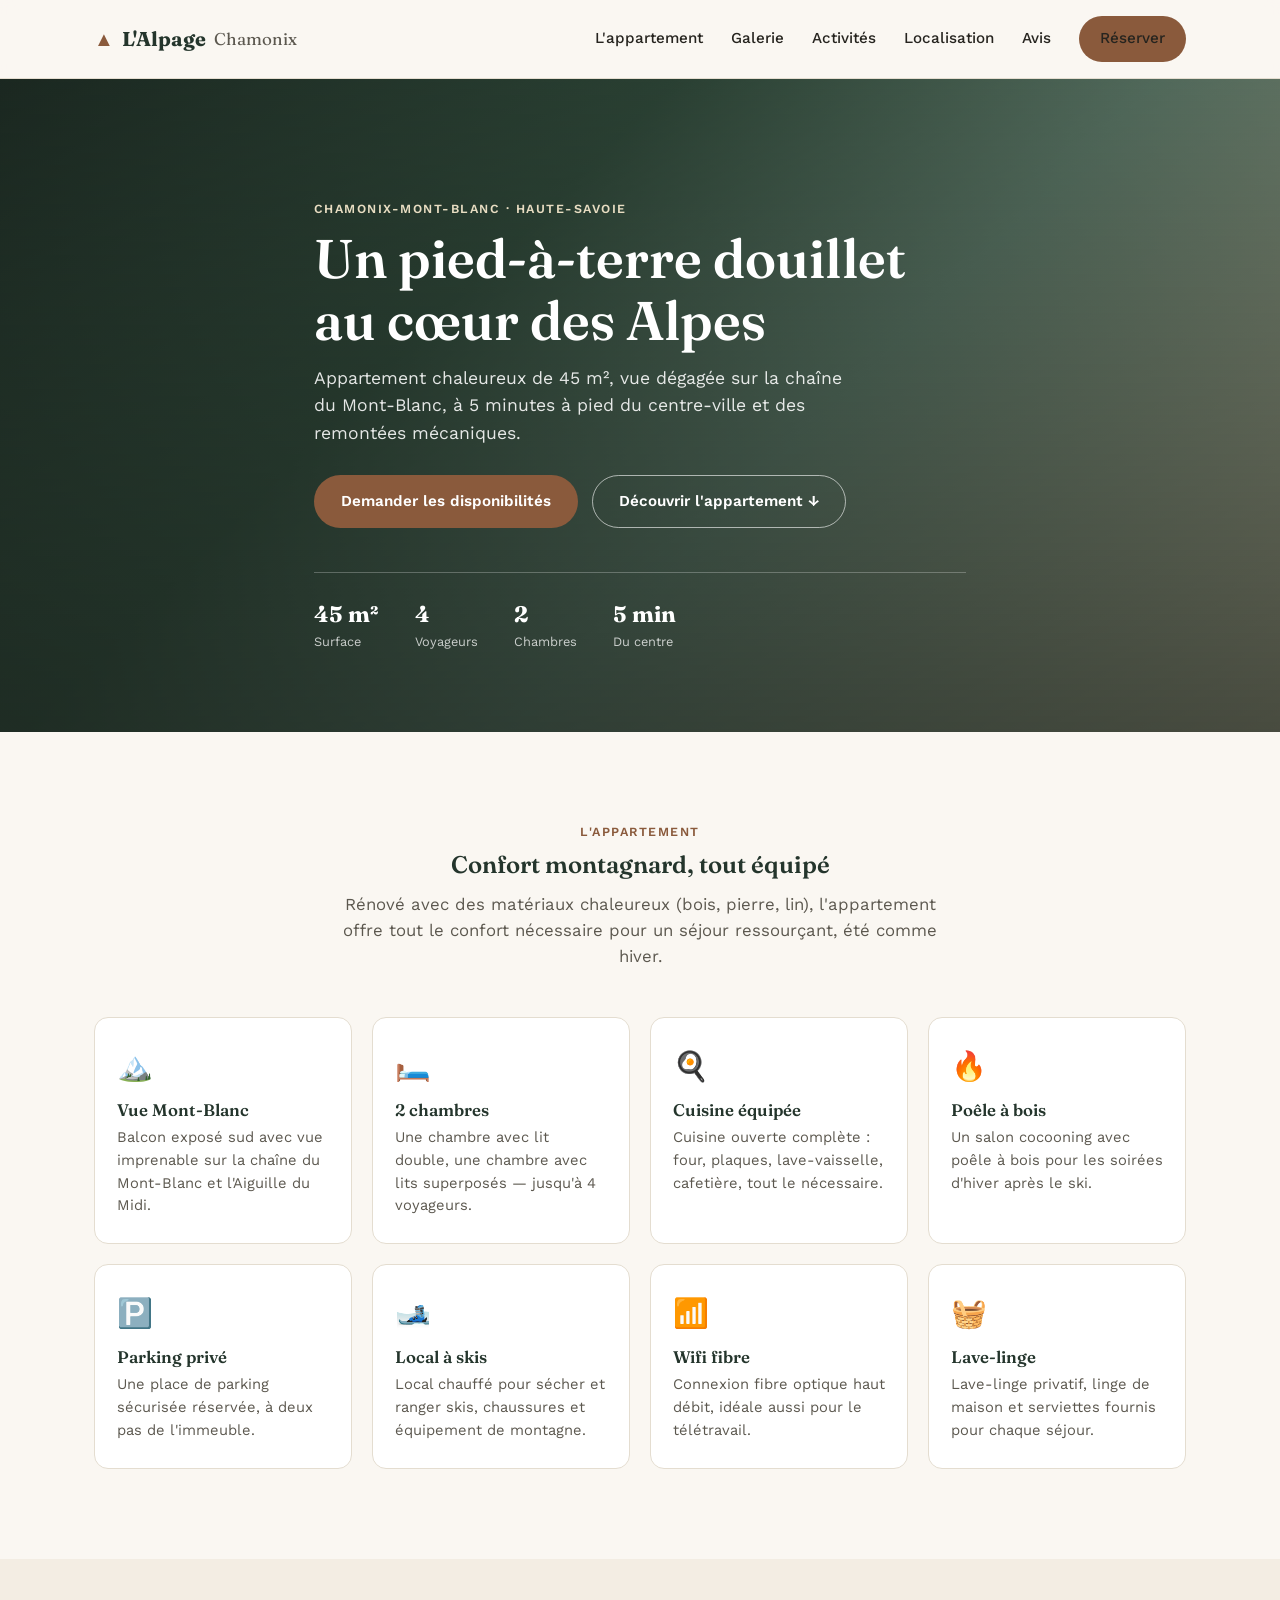
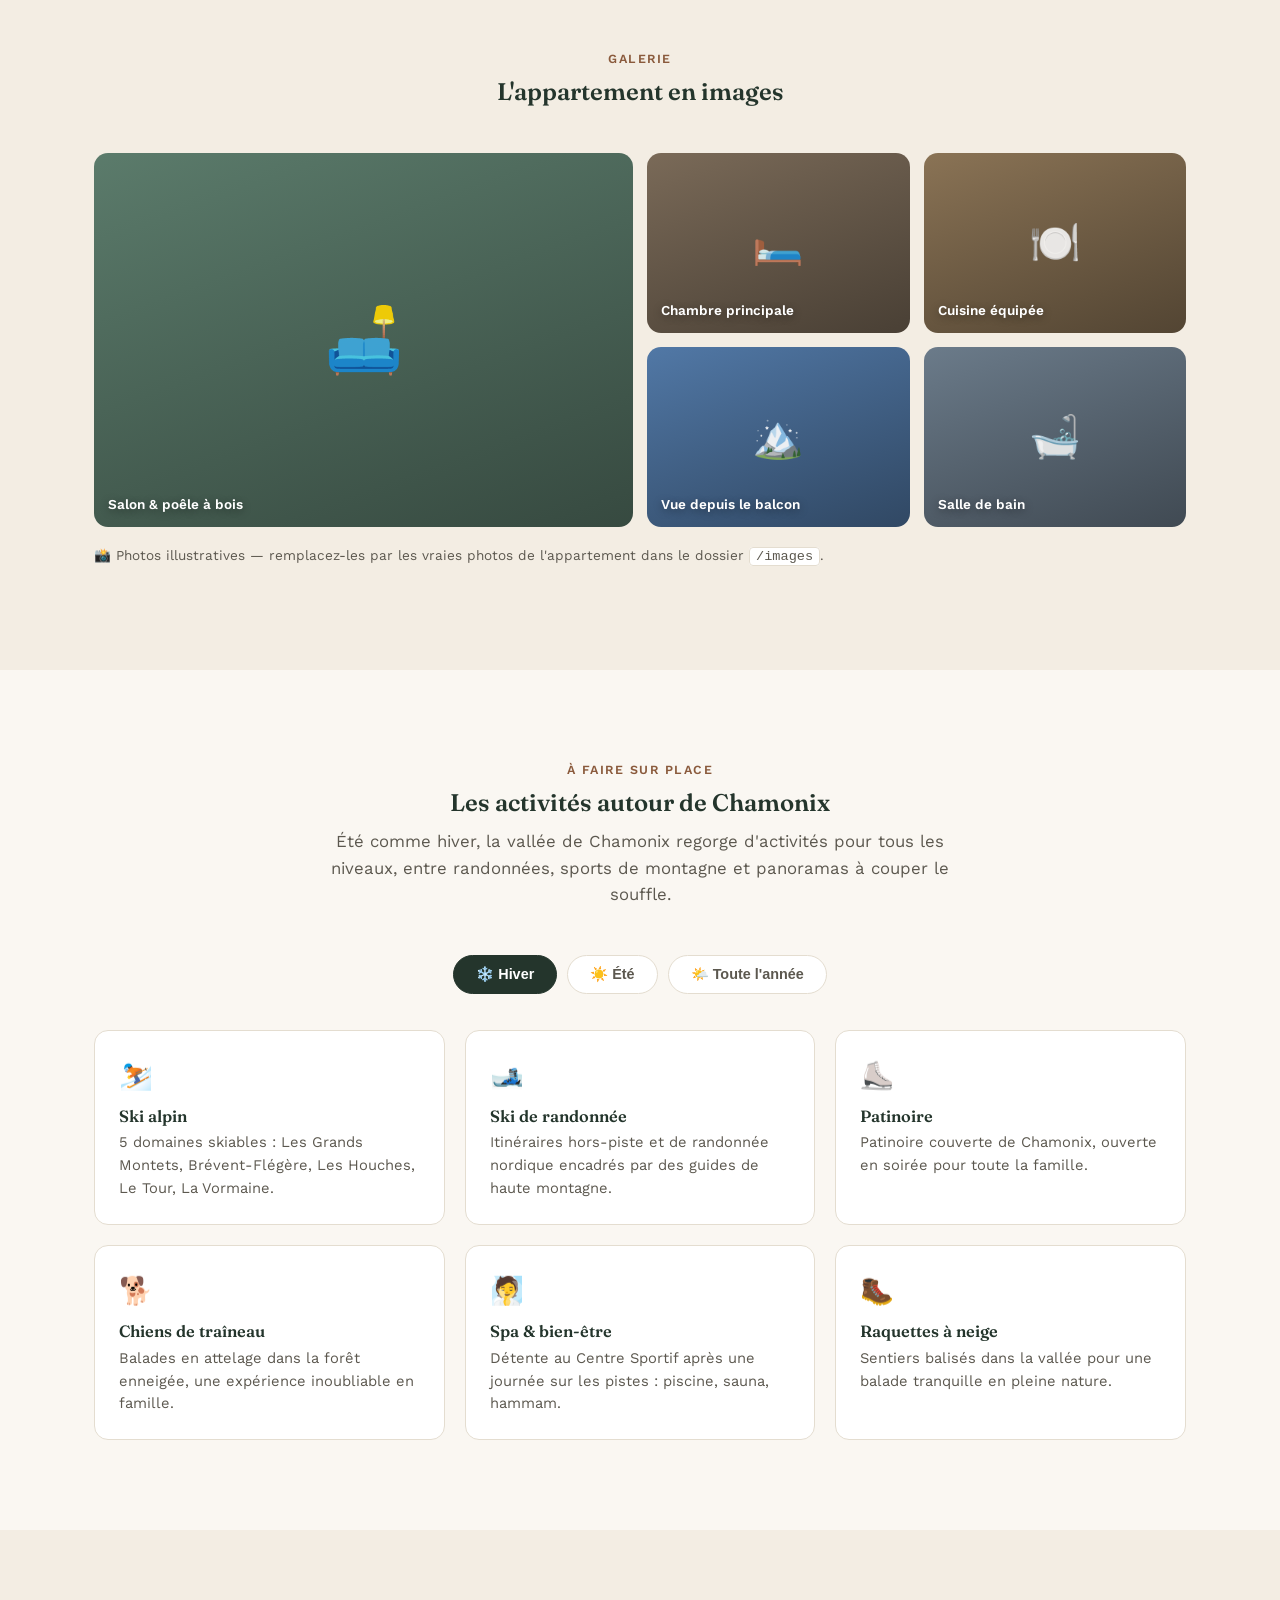
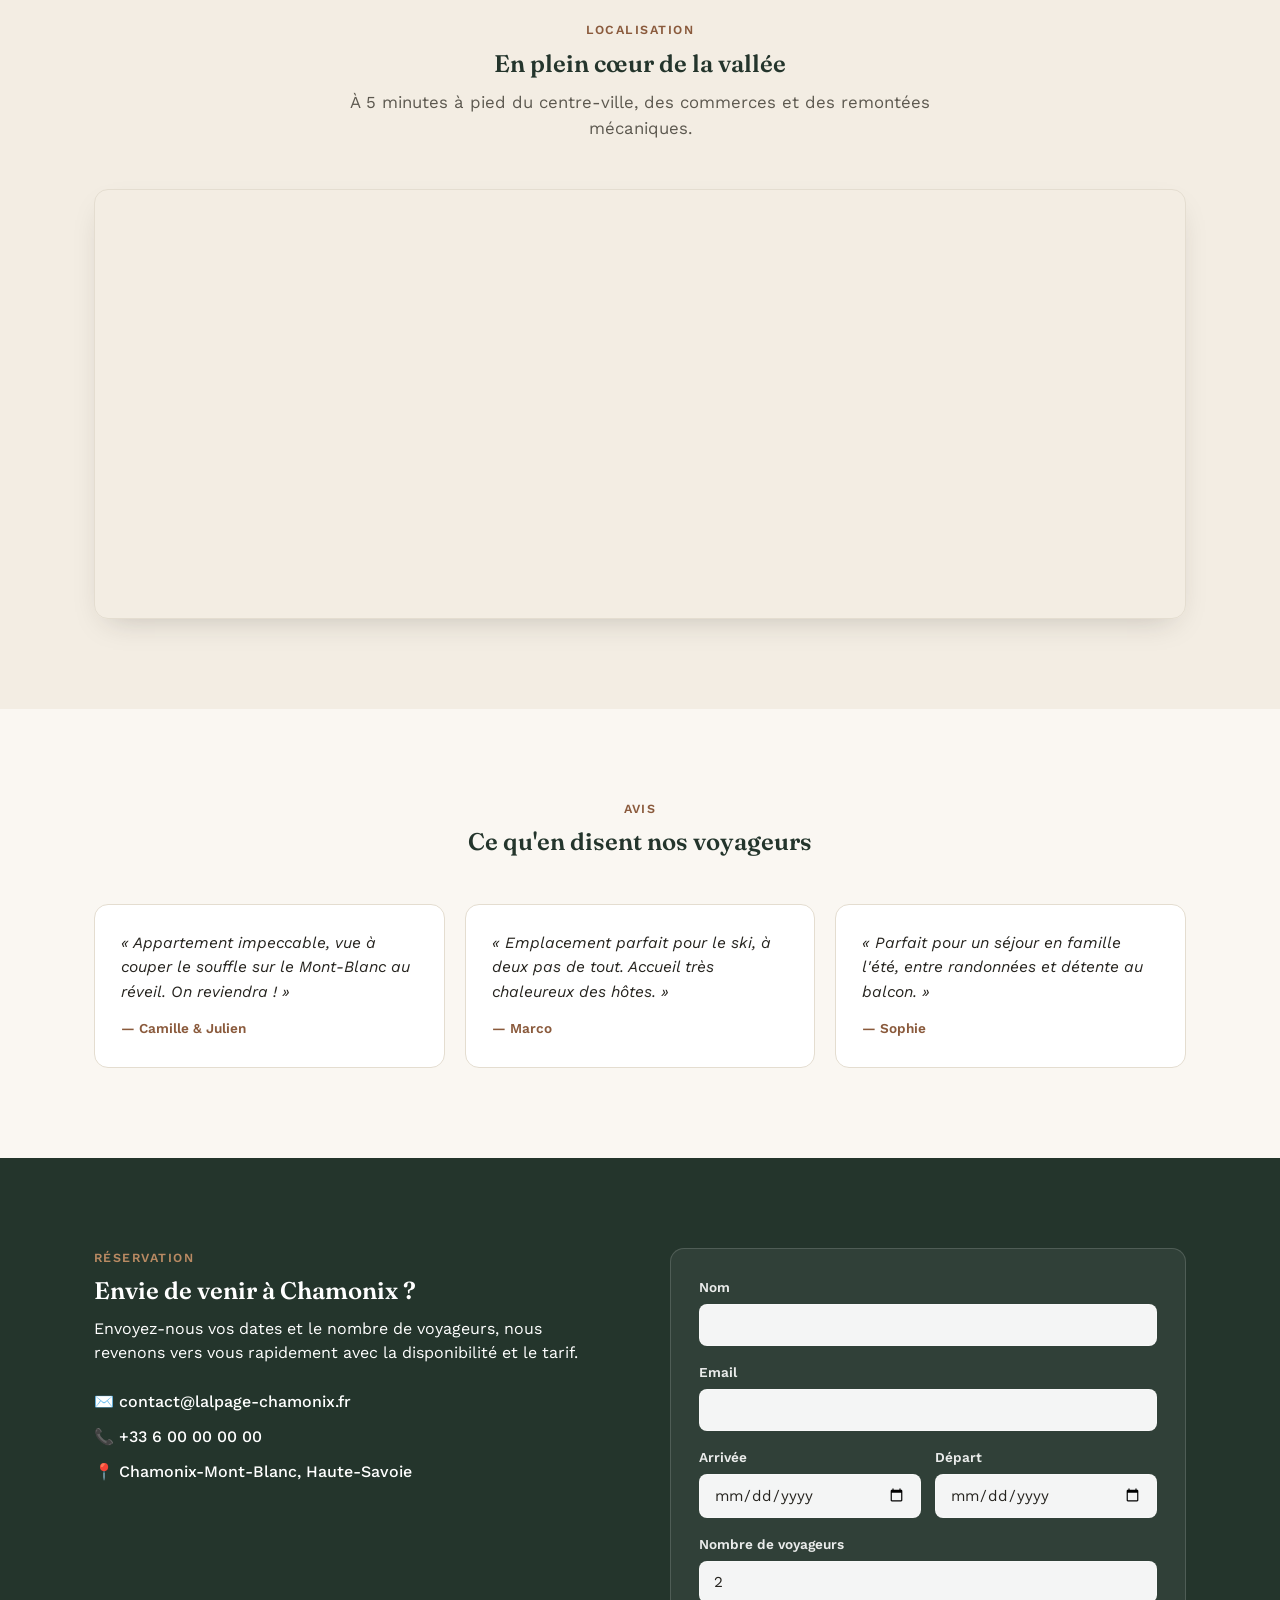
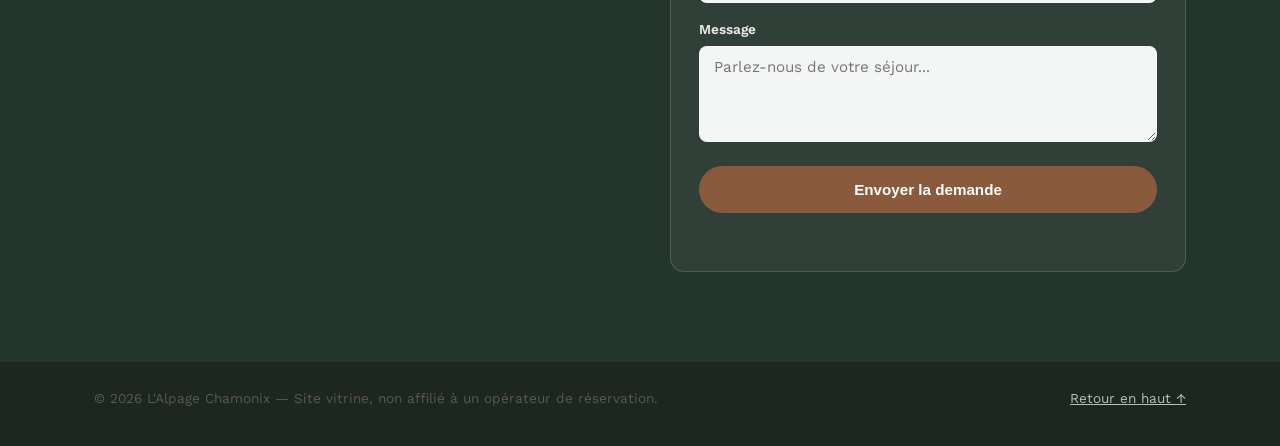
==== chamonix-appartement/index.html @ 628047bb "Add Chamonix apartment showcase website Static vitrine site presenting the apartment for rent (ameni" ====
<!DOCTYPE html>
<html lang="fr">
<head>
<meta charset="UTF-8">
<meta name="viewport" content="width=device-width, initial-scale=1.0">
<title>L'Alpage — Appartement à louer à Chamonix-Mont-Blanc</title>
<meta name="description" content="Appartement cosy avec vue sur le Mont-Blanc, en location à Chamonix. Idéal pour vos vacances ski, randonnée et activités de montagne.">
<link rel="preconnect" href="https://fonts.googleapis.com">
<link rel="preconnect" href="https://fonts.gstatic.com" crossorigin>
<link href="https://fonts.googleapis.com/css2?family=Fraunces:wght@500;600;700&family=Work+Sans:wght@400;500;600&display=swap" rel="stylesheet">
<link rel="stylesheet" href="style.css">
</head>
<body>

<!-- ================= HEADER ================= -->
<header class="site-header" id="top">
  <div class="container header-inner">
    <a href="#top" class="logo">
      <span class="logo-mark">▲</span>
      L'Alpage <span class="logo-sub">Chamonix</span>
    </a>
    <nav class="main-nav" id="mainNav">
      <a href="#appartement">L'appartement</a>
      <a href="#galerie">Galerie</a>
      <a href="#activites">Activités</a>
      <a href="#localisation">Localisation</a>
      <a href="#avis">Avis</a>
      <a href="#contact" class="btn btn-primary btn-sm">Réserver</a>
    </nav>
    <button class="nav-toggle" id="navToggle" aria-label="Ouvrir le menu" aria-expanded="false">
      <span></span><span></span><span></span>
    </button>
  </div>
</header>

<!-- ================= HERO ================= -->
<section class="hero">
  <div class="hero-bg" aria-hidden="true"></div>
  <div class="container hero-content">
    <p class="eyebrow">Chamonix-Mont-Blanc · Haute-Savoie</p>
    <h1>Un pied-à-terre douillet<br>au cœur des Alpes</h1>
    <p class="hero-lead">
      Appartement chaleureux de 45 m², vue dégagée sur la chaîne du Mont-Blanc,
      à 5 minutes à pied du centre-ville et des remontées mécaniques.
    </p>
    <div class="hero-actions">
      <a href="#contact" class="btn btn-primary">Demander les disponibilités</a>
      <a href="#appartement" class="btn btn-ghost">Découvrir l'appartement ↓</a>
    </div>
    <ul class="hero-stats">
      <li><strong>45 m²</strong><span>Surface</span></li>
      <li><strong>4</strong><span>Voyageurs</span></li>
      <li><strong>2</strong><span>Chambres</span></li>
      <li><strong>5 min</strong><span>Du centre</span></li>
    </ul>
  </div>
</section>

<!-- ================= APPARTEMENT ================= -->
<section class="section" id="appartement">
  <div class="container">
    <div class="section-head">
      <p class="eyebrow">L'appartement</p>
      <h2>Confort montagnard, tout équipé</h2>
      <p class="section-lead">
        Rénové avec des matériaux chaleureux (bois, pierre, lin), l'appartement offre
        tout le confort nécessaire pour un séjour ressourçant, été comme hiver.
      </p>
    </div>

    <div class="amenities-grid">
      <div class="amenity-card">
        <span class="amenity-icon">🏔️</span>
        <h3>Vue Mont-Blanc</h3>
        <p>Balcon exposé sud avec vue imprenable sur la chaîne du Mont-Blanc et l'Aiguille du Midi.</p>
      </div>
      <div class="amenity-card">
        <span class="amenity-icon">🛏️</span>
        <h3>2 chambres</h3>
        <p>Une chambre avec lit double, une chambre avec lits superposés — jusqu'à 4 voyageurs.</p>
      </div>
      <div class="amenity-card">
        <span class="amenity-icon">🍳</span>
        <h3>Cuisine équipée</h3>
        <p>Cuisine ouverte complète : four, plaques, lave-vaisselle, cafetière, tout le nécessaire.</p>
      </div>
      <div class="amenity-card">
        <span class="amenity-icon">🔥</span>
        <h3>Poêle à bois</h3>
        <p>Un salon cocooning avec poêle à bois pour les soirées d'hiver après le ski.</p>
      </div>
      <div class="amenity-card">
        <span class="amenity-icon">🅿️</span>
        <h3>Parking privé</h3>
        <p>Une place de parking sécurisée réservée, à deux pas de l'immeuble.</p>
      </div>
      <div class="amenity-card">
        <span class="amenity-icon">🎿</span>
        <h3>Local à skis</h3>
        <p>Local chauffé pour sécher et ranger skis, chaussures et équipement de montagne.</p>
      </div>
      <div class="amenity-card">
        <span class="amenity-icon">📶</span>
        <h3>Wifi fibre</h3>
        <p>Connexion fibre optique haut débit, idéale aussi pour le télétravail.</p>
      </div>
      <div class="amenity-card">
        <span class="amenity-icon">🧺</span>
        <h3>Lave-linge</h3>
        <p>Lave-linge privatif, linge de maison et serviettes fournis pour chaque séjour.</p>
      </div>
    </div>
  </div>
</section>

<!-- ================= GALERIE ================= -->
<section class="section section-alt" id="galerie">
  <div class="container">
    <div class="section-head">
      <p class="eyebrow">Galerie</p>
      <h2>L'appartement en images</h2>
    </div>
    <div class="gallery-grid">
      <figure class="gallery-item large" data-caption="Salon &amp; poêle à bois" style="--tint:#5b7b6b;">
        <span class="gallery-emoji">🛋️</span>
        <figcaption>Salon &amp; poêle à bois</figcaption>
      </figure>
      <figure class="gallery-item" data-caption="Chambre principale" style="--tint:#7a6a58;">
        <span class="gallery-emoji">🛏️</span>
        <figcaption>Chambre principale</figcaption>
      </figure>
      <figure class="gallery-item" data-caption="Cuisine équipée" style="--tint:#8a7355;">
        <span class="gallery-emoji">🍽️</span>
        <figcaption>Cuisine équipée</figcaption>
      </figure>
      <figure class="gallery-item" data-caption="Vue depuis le balcon" style="--tint:#5178a6;">
        <span class="gallery-emoji">🏔️</span>
        <figcaption>Vue depuis le balcon</figcaption>
      </figure>
      <figure class="gallery-item" data-caption="Salle de bain" style="--tint:#6b7b8a;">
        <span class="gallery-emoji">🛁</span>
        <figcaption>Salle de bain</figcaption>
      </figure>
    </div>
    <p class="gallery-note">📸 Photos illustratives — remplacez-les par les vraies photos de l'appartement dans le dossier <code>/images</code>.</p>
  </div>
</section>

<!-- ================= ACTIVITÉS ================= -->
<section class="section" id="activites">
  <div class="container">
    <div class="section-head">
      <p class="eyebrow">À faire sur place</p>
      <h2>Les activités autour de Chamonix</h2>
      <p class="section-lead">
        Été comme hiver, la vallée de Chamonix regorge d'activités pour tous les niveaux,
        entre randonnées, sports de montagne et panoramas à couper le souffle.
      </p>
    </div>

    <div class="tabs">
      <button class="tab-btn active" data-tab="hiver">❄️ Hiver</button>
      <button class="tab-btn" data-tab="ete">☀️ Été</button>
      <button class="tab-btn" data-tab="toute-annee">🌤️ Toute l'année</button>
    </div>

    <div class="tab-panel active" id="tab-hiver">
      <div class="activity-grid">
        <div class="activity-card">
          <span class="activity-icon">⛷️</span>
          <h3>Ski alpin</h3>
          <p>5 domaines skiables : Les Grands Montets, Brévent-Flégère, Les Houches, Le Tour, La Vormaine.</p>
        </div>
        <div class="activity-card">
          <span class="activity-icon">🎿</span>
          <h3>Ski de randonnée</h3>
          <p>Itinéraires hors-piste et de randonnée nordique encadrés par des guides de haute montagne.</p>
        </div>
        <div class="activity-card">
          <span class="activity-icon">⛸️</span>
          <h3>Patinoire</h3>
          <p>Patinoire couverte de Chamonix, ouverte en soirée pour toute la famille.</p>
        </div>
        <div class="activity-card">
          <span class="activity-icon">🐕</span>
          <h3>Chiens de traîneau</h3>
          <p>Balades en attelage dans la forêt enneigée, une expérience inoubliable en famille.</p>
        </div>
        <div class="activity-card">
          <span class="activity-icon">🧖</span>
          <h3>Spa &amp; bien-être</h3>
          <p>Détente au Centre Sportif après une journée sur les pistes : piscine, sauna, hammam.</p>
        </div>
        <div class="activity-card">
          <span class="activity-icon">🥾</span>
          <h3>Raquettes à neige</h3>
          <p>Sentiers balisés dans la vallée pour une balade tranquille en pleine nature.</p>
        </div>
      </div>
    </div>

    <div class="tab-panel" id="tab-ete">
      <div class="activity-grid">
        <div class="activity-card">
          <span class="activity-icon">🥾</span>
          <h3>Randonnée</h3>
          <p>Le Lac Blanc, la Grand Balcon Sud ou le tour du Mont-Blanc : des sentiers pour tous les niveaux.</p>
        </div>
        <div class="activity-card">
          <span class="activity-icon">🚵</span>
          <h3>VTT &amp; bike park</h3>
          <p>Descentes engagées ou balades familiales sur les pistes VTT autour de Chamonix.</p>
        </div>
        <div class="activity-card">
          <span class="activity-icon">🪂</span>
          <h3>Parapente</h3>
          <p>Vol biplace au-dessus de la vallée pour une vue à 360° sur le massif du Mont-Blanc.</p>
        </div>
        <div class="activity-card">
          <span class="activity-icon">🚣</span>
          <h3>Rafting &amp; canyoning</h3>
          <p>Descente de l'Arve en rafting ou sensations fortes dans les canyons alentours.</p>
        </div>
        <div class="activity-card">
          <span class="activity-icon">🏊</span>
          <h3>Lac &amp; baignade</h3>
          <p>Le Lac des Gaillands ou la piscine des Bains du Mont-Blanc pour se rafraîchir.</p>
        </div>
        <div class="activity-card">
          <span class="activity-icon">🧗</span>
          <h3>Escalade &amp; via ferrata</h3>
          <p>Sites d'escalade réputés et via ferrata pour les amateurs de sensations verticales.</p>
        </div>
      </div>
    </div>

    <div class="tab-panel" id="tab-toute-annee">
      <div class="activity-grid">
        <div class="activity-card">
          <span class="activity-icon">🚡</span>
          <h3>Aiguille du Midi</h3>
          <p>Téléphérique jusqu'à 3 842 m d'altitude, avec vue vertigineuse sur le Mont-Blanc.</p>
        </div>
        <div class="activity-card">
          <span class="activity-icon">🚂</span>
          <h3>Mer de Glace</h3>
          <p>Train du Montenvers jusqu'au plus grand glacier de France et sa grotte de glace.</p>
        </div>
        <div class="activity-card">
          <span class="activity-icon">🏘️</span>
          <h3>Centre-ville &amp; marchés</h3>
          <p>Rues piétonnes, terrasses, boutiques et marché artisanal au pied des sommets.</p>
        </div>
        <div class="activity-card">
          <span class="activity-icon">🍷</span>
          <h3>Gastronomie savoyarde</h3>
          <p>Fondue, raclette et tartiflette dans les restaurants typiques du village.</p>
        </div>
        <div class="activity-card">
          <span class="activity-icon">🏛️</span>
          <h3>Musée alpin</h3>
          <p>L'histoire de l'alpinisme et des premières ascensions du Mont-Blanc.</p>
        </div>
        <div class="activity-card">
          <span class="activity-icon">🚗</span>
          <h3>Excursions</h3>
          <p>Courmayeur (Italie), Martigny (Suisse) et le Lac Léman à moins d'une heure de route.</p>
        </div>
      </div>
    </div>
  </div>
</section>

<!-- ================= LOCALISATION ================= -->
<section class="section section-alt" id="localisation">
  <div class="container">
    <div class="section-head">
      <p class="eyebrow">Localisation</p>
      <h2>En plein cœur de la vallée</h2>
      <p class="section-lead">À 5 minutes à pied du centre-ville, des commerces et des remontées mécaniques.</p>
    </div>
    <div class="map-wrap">
      <iframe
        title="Carte de Chamonix-Mont-Blanc"
        src="https://www.google.com/maps?q=Chamonix-Mont-Blanc&output=embed"
        loading="lazy"
        referrerpolicy="no-referrer-when-downgrade">
      </iframe>
    </div>
  </div>
</section>

<!-- ================= AVIS ================= -->
<section class="section" id="avis">
  <div class="container">
    <div class="section-head">
      <p class="eyebrow">Avis</p>
      <h2>Ce qu'en disent nos voyageurs</h2>
    </div>
    <div class="reviews-grid">
      <blockquote class="review-card">
        <p>« Appartement impeccable, vue à couper le souffle sur le Mont-Blanc au réveil. On reviendra ! »</p>
        <cite>— Camille &amp; Julien</cite>
      </blockquote>
      <blockquote class="review-card">
        <p>« Emplacement parfait pour le ski, à deux pas de tout. Accueil très chaleureux des hôtes. »</p>
        <cite>— Marco</cite>
      </blockquote>
      <blockquote class="review-card">
        <p>« Parfait pour un séjour en famille l'été, entre randonnées et détente au balcon. »</p>
        <cite>— Sophie</cite>
      </blockquote>
    </div>
  </div>
</section>

<!-- ================= CONTACT ================= -->
<section class="section section-dark" id="contact">
  <div class="container contact-grid">
    <div class="contact-info">
      <p class="eyebrow">Réservation</p>
      <h2>Envie de venir à Chamonix ?</h2>
      <p>
        Envoyez-nous vos dates et le nombre de voyageurs, nous revenons vers vous
        rapidement avec la disponibilité et le tarif.
      </p>
      <ul class="contact-list">
        <li>✉️ contact@lalpage-chamonix.fr</li>
        <li>📞 +33 6 00 00 00 00</li>
        <li>📍 Chamonix-Mont-Blanc, Haute-Savoie</li>
      </ul>
    </div>
    <form class="contact-form" id="contactForm">
      <div class="form-row">
        <label for="name">Nom</label>
        <input type="text" id="name" name="name" required>
      </div>
      <div class="form-row">
        <label for="email">Email</label>
        <input type="email" id="email" name="email" required>
      </div>
      <div class="form-row form-row-split">
        <div>
          <label for="arrival">Arrivée</label>
          <input type="date" id="arrival" name="arrival">
        </div>
        <div>
          <label for="departure">Départ</label>
          <input type="date" id="departure" name="departure">
        </div>
      </div>
      <div class="form-row">
        <label for="guests">Nombre de voyageurs</label>
        <input type="number" id="guests" name="guests" min="1" max="4" value="2">
      </div>
      <div class="form-row">
        <label for="message">Message</label>
        <textarea id="message" name="message" rows="4" placeholder="Parlez-nous de votre séjour..."></textarea>
      </div>
      <button type="submit" class="btn btn-primary btn-block">Envoyer la demande</button>
      <p class="form-note" id="formNote"></p>
    </form>
  </div>
</section>

<!-- ================= FOOTER ================= -->
<footer class="site-footer">
  <div class="container footer-inner">
    <p>© <span id="year"></span> L'Alpage Chamonix — Site vitrine, non affilié à un opérateur de réservation.</p>
    <a href="#top">Retour en haut ↑</a>
  </div>
</footer>

<script src="script.js"></script>
</body>
</html>
---- chamonix-appartement/style.css ----
:root {
  --forest: #24352c;
  --forest-light: #3c5647;
  --wood: #8a5a3c;
  --wood-light: #b98a63;
  --snow: #faf7f2;
  --cream: #f3ede3;
  --sky: #4f7ea8;
  --ink: #26241f;
  --ink-soft: #5c584f;
  --border: #e4ddd0;
  --radius: 14px;
  --shadow: 0 12px 30px -14px rgba(38, 36, 31, 0.25);
  --font-display: 'Fraunces', Georgia, serif;
  --font-body: 'Work Sans', -apple-system, BlinkMacSystemFont, sans-serif;
}

* { box-sizing: border-box; }
html { scroll-behavior: smooth; }

body {
  margin: 0;
  font-family: var(--font-body);
  color: var(--ink);
  background: var(--snow);
  line-height: 1.55;
}

img { max-width: 100%; display: block; }

.container {
  max-width: 1140px;
  margin: 0 auto;
  padding: 0 24px;
}

h1, h2, h3 {
  font-family: var(--font-display);
  font-weight: 600;
  line-height: 1.15;
  margin: 0 0 12px;
  color: var(--forest);
}

p { margin: 0 0 12px; color: var(--ink-soft); }

.eyebrow {
  text-transform: uppercase;
  letter-spacing: 0.12em;
  font-size: 0.78rem;
  font-weight: 600;
  color: var(--wood);
  margin: 0 0 10px;
}

/* ---------- Buttons ---------- */
.btn {
  display: inline-flex;
  align-items: center;
  justify-content: center;
  gap: 8px;
  padding: 14px 26px;
  border-radius: 999px;
  font-weight: 600;
  font-size: 0.95rem;
  text-decoration: none;
  border: 1px solid transparent;
  cursor: pointer;
  transition: transform 0.15s ease, box-shadow 0.15s ease, background 0.15s ease;
}
.btn-primary {
  background: var(--wood);
  color: #fff;
}
.btn-primary:hover { background: #7a4c30; transform: translateY(-1px); }
.btn-ghost {
  background: transparent;
  color: var(--forest);
  border-color: var(--forest);
}
.btn-ghost:hover { background: rgba(36, 53, 44, 0.06); }
.btn-sm { padding: 10px 20px; font-size: 0.85rem; }
.btn-block { width: 100%; }

/* ---------- Header ---------- */
.site-header {
  position: sticky;
  top: 0;
  z-index: 50;
  background: rgba(250, 247, 242, 0.9);
  backdrop-filter: blur(8px);
  border-bottom: 1px solid var(--border);
}
.header-inner {
  display: flex;
  align-items: center;
  justify-content: space-between;
  padding: 16px 24px;
}
.logo {
  font-family: var(--font-display);
  font-weight: 700;
  font-size: 1.25rem;
  color: var(--forest);
  text-decoration: none;
  display: flex;
  align-items: center;
  gap: 8px;
}
.logo-mark { color: var(--wood); }
.logo-sub { font-weight: 400; color: var(--ink-soft); font-size: 0.85em; }
.main-nav {
  display: flex;
  align-items: center;
  gap: 28px;
}
.main-nav a {
  text-decoration: none;
  color: var(--ink);
  font-weight: 500;
  font-size: 0.95rem;
}
.main-nav a:hover { color: var(--wood); }
.nav-toggle {
  display: none;
  flex-direction: column;
  gap: 5px;
  background: none;
  border: none;
  cursor: pointer;
  padding: 6px;
}
.nav-toggle span {
  width: 24px;
  height: 2px;
  background: var(--forest);
  display: block;
}

/* ---------- Hero ---------- */
.hero {
  position: relative;
  overflow: hidden;
  padding: 120px 0 80px;
  color: #fff;
}
.hero-bg {
  position: absolute;
  inset: 0;
  z-index: -1;
  background:
    linear-gradient(180deg, rgba(24, 33, 27, 0.35), rgba(24, 33, 27, 0.75)),
    linear-gradient(135deg, #1c2b23 0%, #33503f 35%, #6f8f7c 60%, #d7c9ab 100%);
}
.hero-bg::after {
  content: "";
  position: absolute;
  inset: 0;
  background:
    polygon(50% 0%, 0% 100%, 100% 100%);
  opacity: 0.15;
}
.hero-content { position: relative; z-index: 1; max-width: 700px; }
.hero .eyebrow { color: #e8ddc2; }
.hero h1 { color: #fff; font-size: clamp(2.2rem, 5vw, 3.4rem); }
.hero-lead { color: rgba(255,255,255,0.88); font-size: 1.1rem; max-width: 540px; }
.hero-actions { display: flex; gap: 14px; flex-wrap: wrap; margin: 28px 0 44px; }
.hero .btn-ghost { color: #fff; border-color: rgba(255,255,255,0.6); }
.hero .btn-ghost:hover { background: rgba(255,255,255,0.12); }
.hero-stats {
  display: flex;
  gap: 36px;
  list-style: none;
  padding: 24px 0 0;
  margin: 0;
  border-top: 1px solid rgba(255,255,255,0.25);
  flex-wrap: wrap;
}
.hero-stats li { display: flex; flex-direction: column; }
.hero-stats strong { font-family: var(--font-display); font-size: 1.4rem; }
.hero-stats span { font-size: 0.8rem; color: rgba(255,255,255,0.75); }

/* ---------- Sections ---------- */
.section { padding: 90px 0; }
.section-alt { background: var(--cream); }
.section-dark { background: var(--forest); color: #fff; }
.section-dark h2, .section-dark p { color: #fff; }
.section-dark .eyebrow { color: var(--wood-light); }
.section-head { max-width: 620px; margin: 0 auto 48px; text-align: center; }
.section-head.left { margin: 0 0 40px; text-align: left; }
.section-lead { font-size: 1.05rem; }

/* ---------- Amenities ---------- */
.amenities-grid {
  display: grid;
  grid-template-columns: repeat(4, 1fr);
  gap: 20px;
}
.amenity-card {
  background: #fff;
  border: 1px solid var(--border);
  border-radius: var(--radius);
  padding: 26px 22px;
  transition: box-shadow 0.2s ease, transform 0.2s ease;
}
.amenity-card:hover { box-shadow: var(--shadow); transform: translateY(-3px); }
.amenity-icon { font-size: 1.8rem; display: block; margin-bottom: 12px; }
.amenity-card h3 { font-size: 1.05rem; margin-bottom: 6px; }
.amenity-card p { font-size: 0.92rem; margin: 0; }

/* ---------- Gallery ---------- */
.gallery-grid {
  display: grid;
  grid-template-columns: repeat(4, 1fr);
  grid-auto-rows: 180px;
  gap: 14px;
}
.gallery-item {
  position: relative;
  margin: 0;
  border-radius: var(--radius);
  overflow: hidden;
  display: flex;
  align-items: center;
  justify-content: center;
  background: linear-gradient(160deg, var(--tint, #607d64), color-mix(in srgb, var(--tint, #607d64) 60%, black));
  color: #fff;
}
.gallery-item.large { grid-column: span 2; grid-row: span 2; }
.gallery-emoji { font-size: 2.6rem; opacity: 0.9; }
.gallery-item.large .gallery-emoji { font-size: 4rem; }
.gallery-item figcaption {
  position: absolute;
  left: 14px;
  bottom: 12px;
  font-size: 0.85rem;
  font-weight: 600;
  text-shadow: 0 2px 8px rgba(0,0,0,0.4);
}
.gallery-note {
  margin-top: 18px;
  font-size: 0.85rem;
  color: var(--ink-soft);
}
.gallery-note code {
  background: #fff;
  border: 1px solid var(--border);
  padding: 1px 6px;
  border-radius: 4px;
}

/* ---------- Tabs / Activities ---------- */
.tabs {
  display: flex;
  justify-content: center;
  gap: 10px;
  margin-bottom: 36px;
  flex-wrap: wrap;
}
.tab-btn {
  padding: 10px 22px;
  border-radius: 999px;
  border: 1px solid var(--border);
  background: #fff;
  font-weight: 600;
  font-size: 0.9rem;
  cursor: pointer;
  color: var(--ink-soft);
  transition: all 0.15s ease;
}
.tab-btn.active, .tab-btn:hover {
  background: var(--forest);
  color: #fff;
  border-color: var(--forest);
}
.tab-panel { display: none; }
.tab-panel.active { display: block; animation: fadeIn 0.3s ease; }
@keyframes fadeIn { from { opacity: 0; transform: translateY(6px); } to { opacity: 1; transform: none; } }

.activity-grid {
  display: grid;
  grid-template-columns: repeat(3, 1fr);
  gap: 20px;
}
.activity-card {
  background: #fff;
  border: 1px solid var(--border);
  border-radius: var(--radius);
  padding: 24px;
}
.activity-icon { font-size: 1.7rem; display: block; margin-bottom: 10px; }
.activity-card h3 { font-size: 1.02rem; margin-bottom: 6px; }
.activity-card p { font-size: 0.92rem; margin: 0; }

/* ---------- Map ---------- */
.map-wrap {
  border-radius: var(--radius);
  overflow: hidden;
  box-shadow: var(--shadow);
  border: 1px solid var(--border);
}
.map-wrap iframe {
  width: 100%;
  height: 420px;
  border: 0;
}

/* ---------- Reviews ---------- */
.reviews-grid {
  display: grid;
  grid-template-columns: repeat(3, 1fr);
  gap: 20px;
}
.review-card {
  background: #fff;
  border: 1px solid var(--border);
  border-radius: var(--radius);
  padding: 26px;
  margin: 0;
}
.review-card p {
  font-style: italic;
  color: var(--ink);
  font-size: 0.98rem;
}
.review-card cite {
  font-style: normal;
  font-weight: 600;
  color: var(--wood);
  font-size: 0.85rem;
}

/* ---------- Contact ---------- */
.contact-grid {
  display: grid;
  grid-template-columns: 1fr 1fr;
  gap: 60px;
  align-items: start;
}
.contact-list {
  list-style: none;
  padding: 0;
  margin: 24px 0 0;
  display: flex;
  flex-direction: column;
  gap: 10px;
  font-weight: 500;
}
.contact-form {
  background: rgba(255,255,255,0.06);
  border: 1px solid rgba(255,255,255,0.15);
  border-radius: var(--radius);
  padding: 28px;
}
.form-row { margin-bottom: 16px; }
.form-row-split { display: grid; grid-template-columns: 1fr 1fr; gap: 14px; }
.form-row label {
  display: block;
  font-size: 0.85rem;
  font-weight: 600;
  margin-bottom: 6px;
  color: rgba(255,255,255,0.9);
}
.form-row input, .form-row textarea {
  width: 100%;
  padding: 11px 14px;
  border-radius: 8px;
  border: 1px solid rgba(255,255,255,0.25);
  background: rgba(255,255,255,0.95);
  font-family: inherit;
  font-size: 0.95rem;
  color: var(--ink);
}
.form-row input:focus, .form-row textarea:focus {
  outline: 2px solid var(--wood-light);
  outline-offset: 1px;
}
.form-note {
  margin: 14px 0 0;
  font-size: 0.85rem;
  color: var(--wood-light);
  min-height: 1.2em;
}

/* ---------- Footer ---------- */
.site-footer {
  background: #1b271f;
  color: rgba(255,255,255,0.7);
  padding: 26px 0;
}
.footer-inner {
  display: flex;
  justify-content: space-between;
  flex-wrap: wrap;
  gap: 10px;
  font-size: 0.85rem;
}
.footer-inner a { color: rgba(255,255,255,0.7); }

/* ---------- Responsive ---------- */
@media (max-width: 900px) {
  .amenities-grid { grid-template-columns: repeat(2, 1fr); }
  .activity-grid { grid-template-columns: repeat(2, 1fr); }
  .reviews-grid { grid-template-columns: 1fr; }
  .contact-grid { grid-template-columns: 1fr; gap: 36px; }
  .gallery-grid { grid-template-columns: repeat(2, 1fr); }
  .gallery-item.large { grid-column: span 2; }
}

@media (max-width: 880px) {
  .main-nav {
    position: absolute;
    top: 100%;
    left: 0;
    right: 0;
    background: var(--snow);
    flex-direction: column;
    align-items: flex-start;
    padding: 16px 24px 24px;
    gap: 16px;
    border-bottom: 1px solid var(--border);
    display: none;
  }
  .main-nav.open { display: flex; }
  .nav-toggle { display: flex; }
}

@media (max-width: 640px) {
  .amenities-grid { grid-template-columns: 1fr; }
  .activity-grid { grid-template-columns: 1fr; }
  .hero { padding: 100px 0 60px; }
  .hero-stats { gap: 22px; }
  .form-row-split { grid-template-columns: 1fr; }
  .gallery-grid { grid-template-columns: 1fr; grid-auto-rows: 160px; }
  .gallery-item.large { grid-column: span 1; grid-row: span 1; }
}
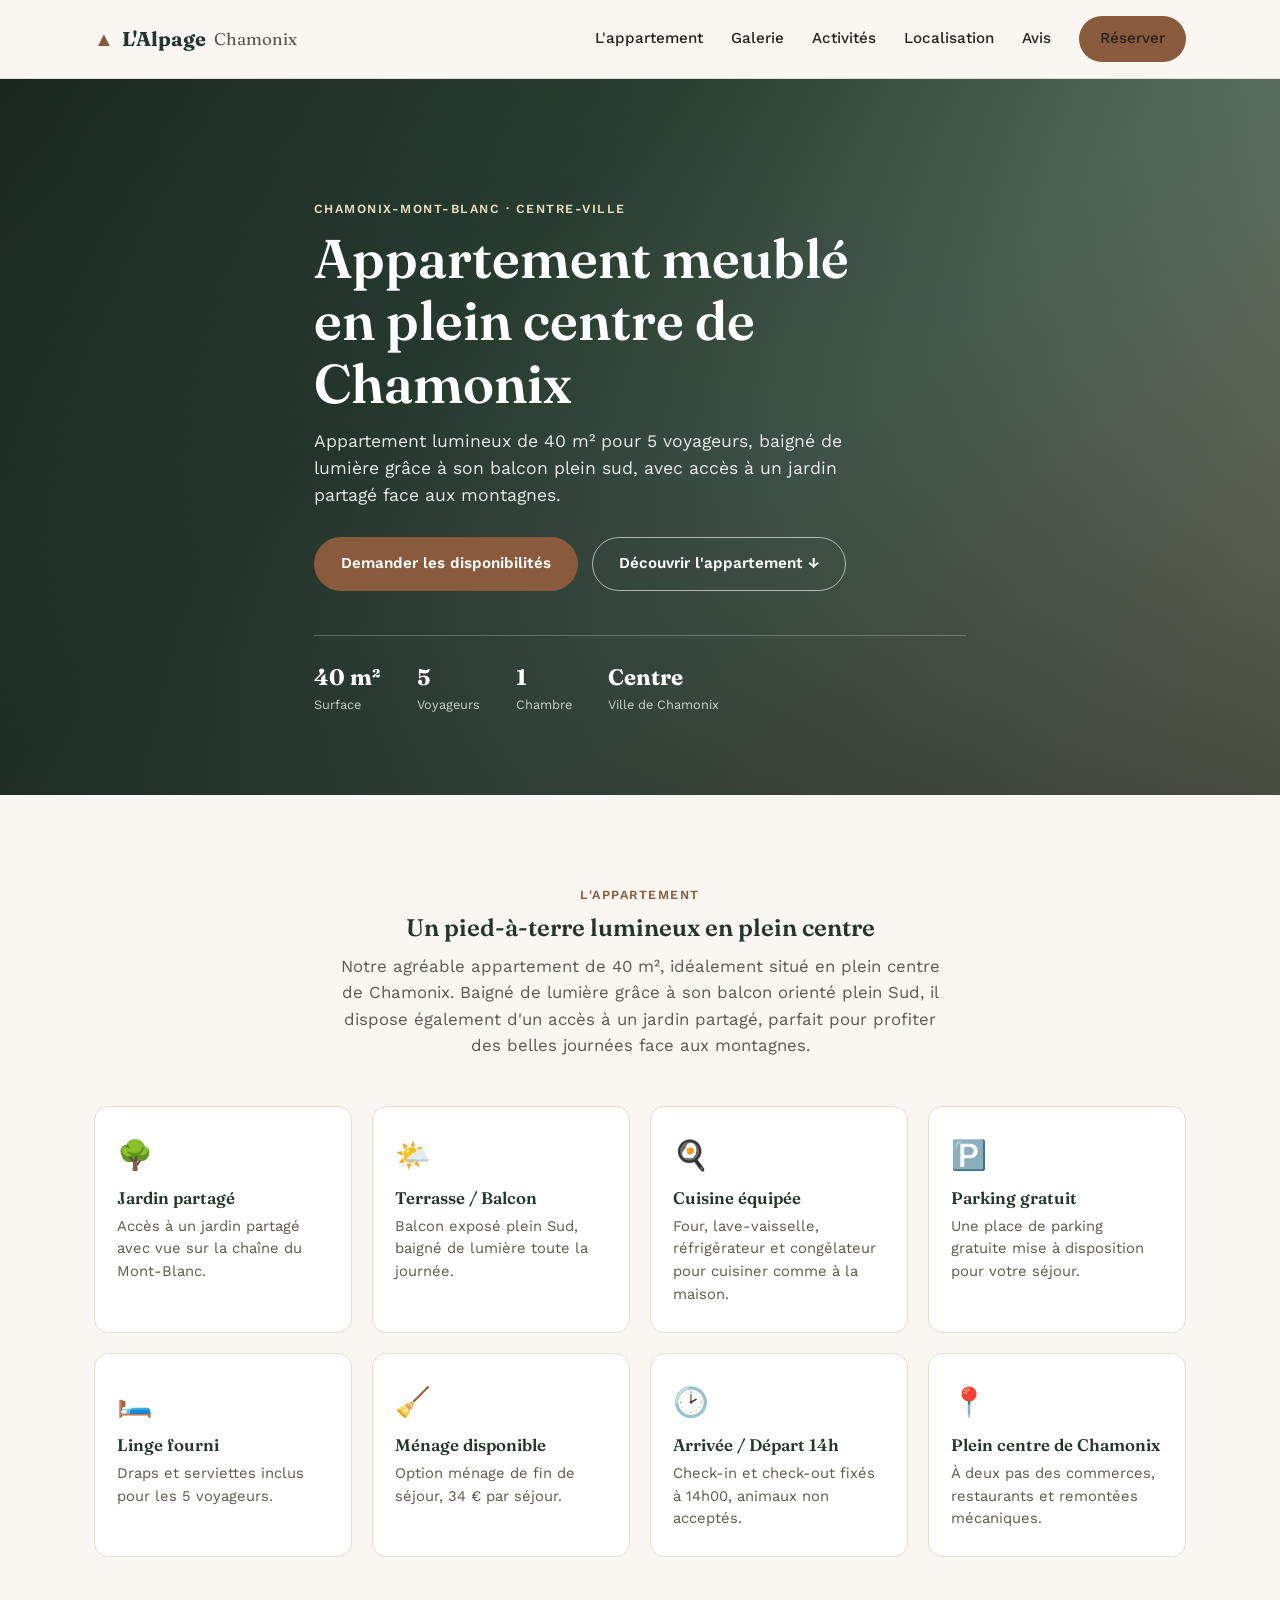
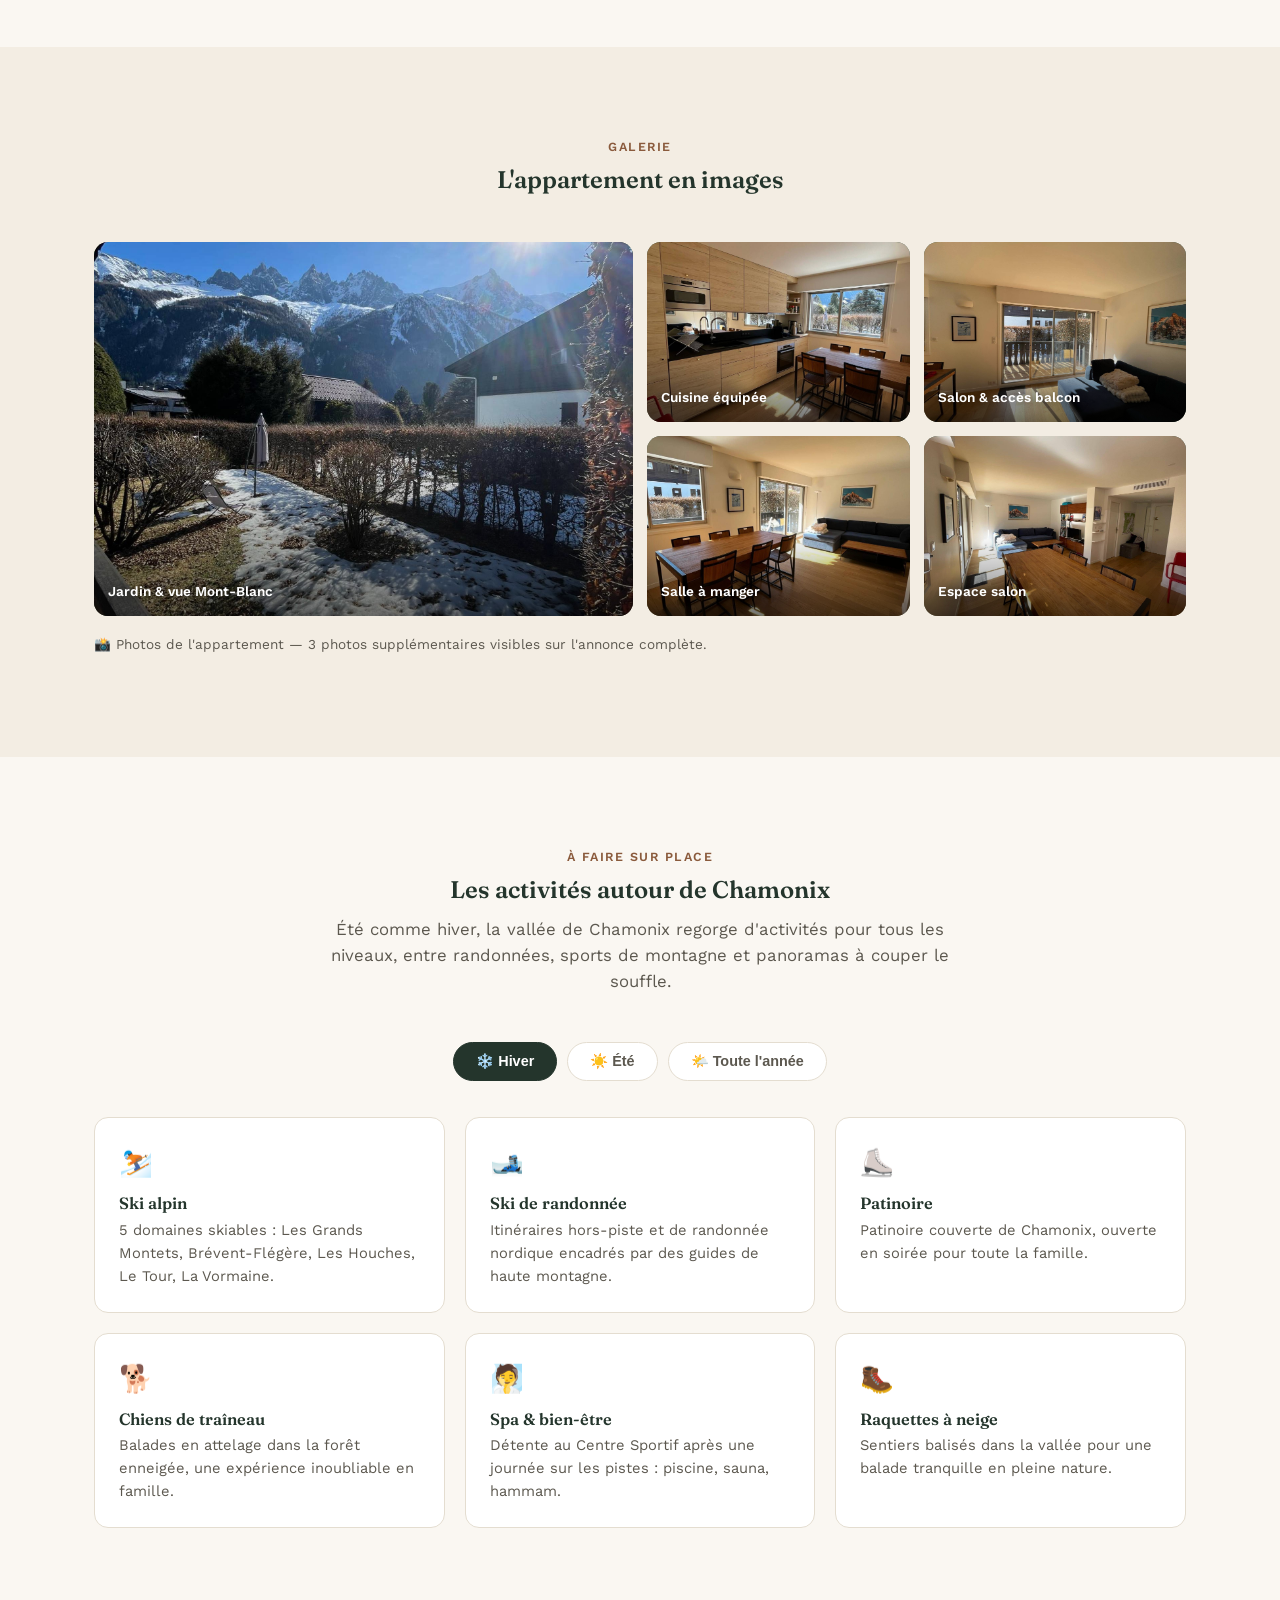
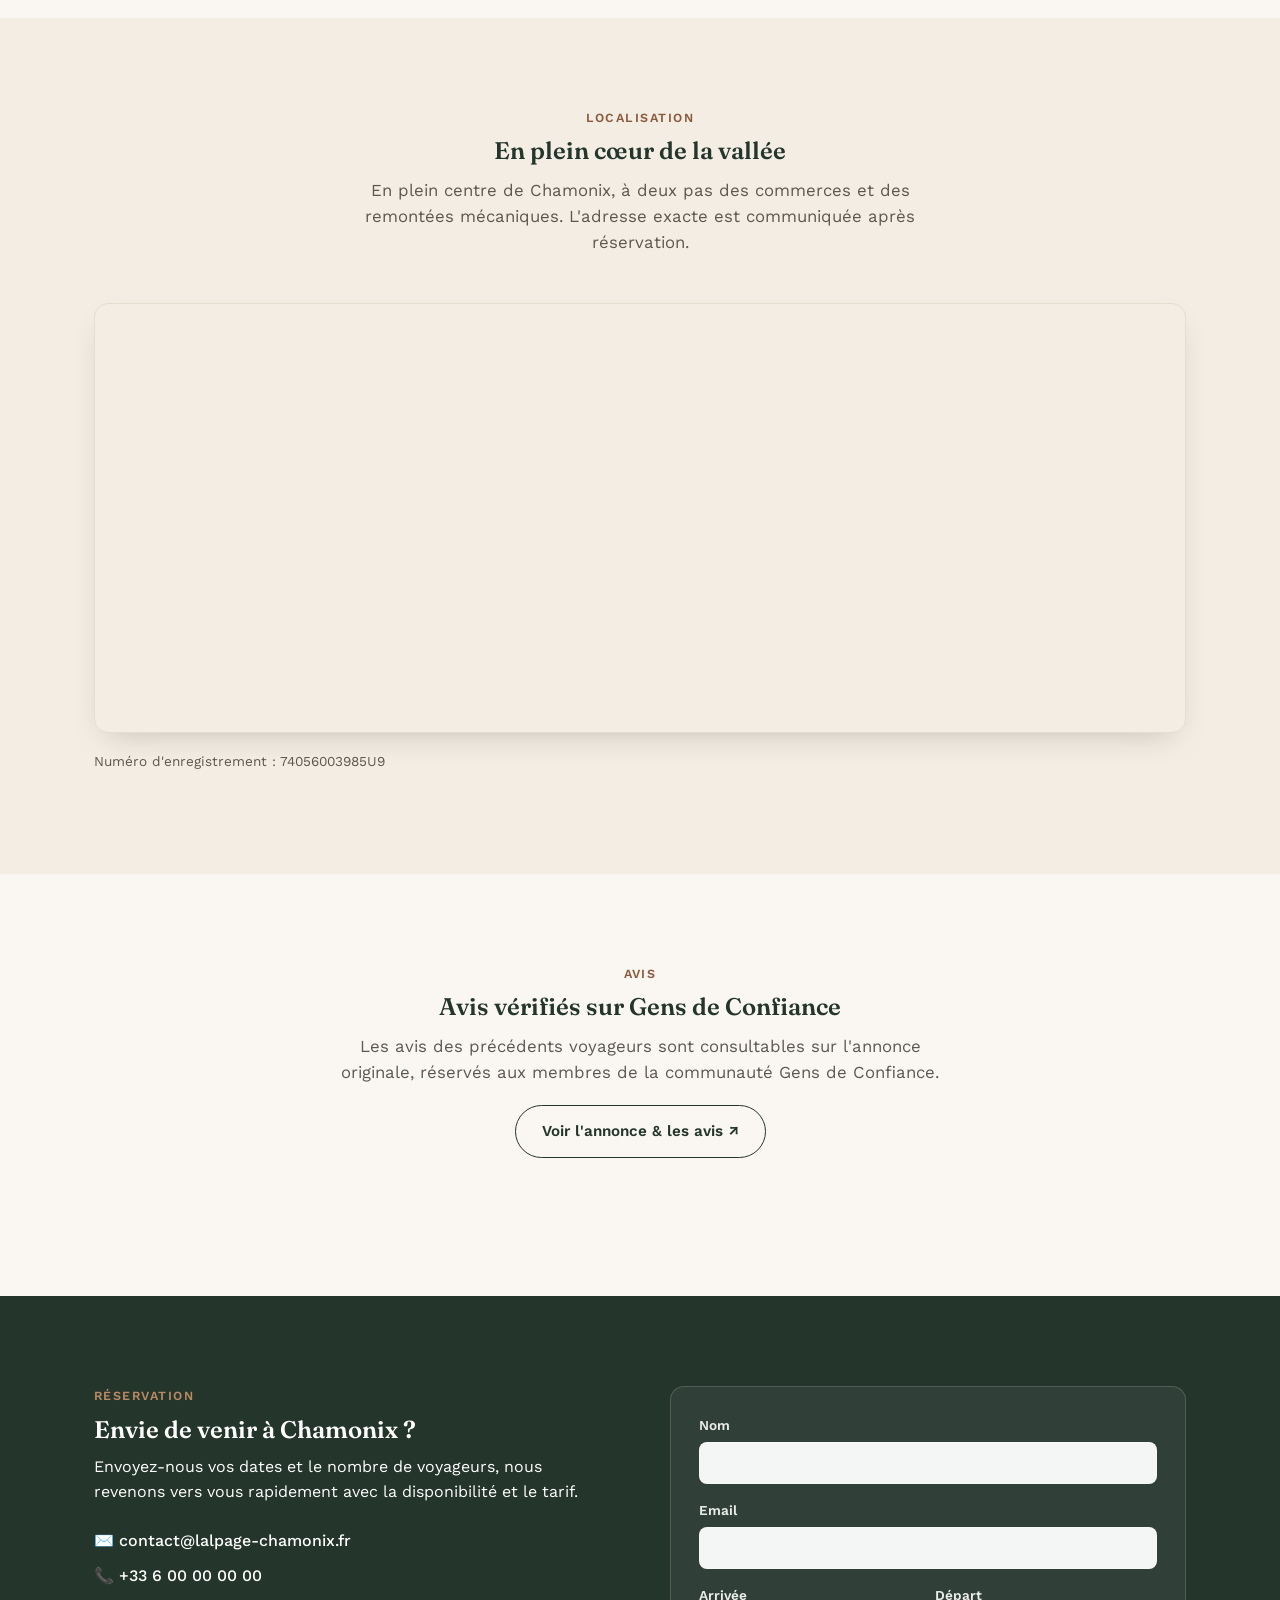
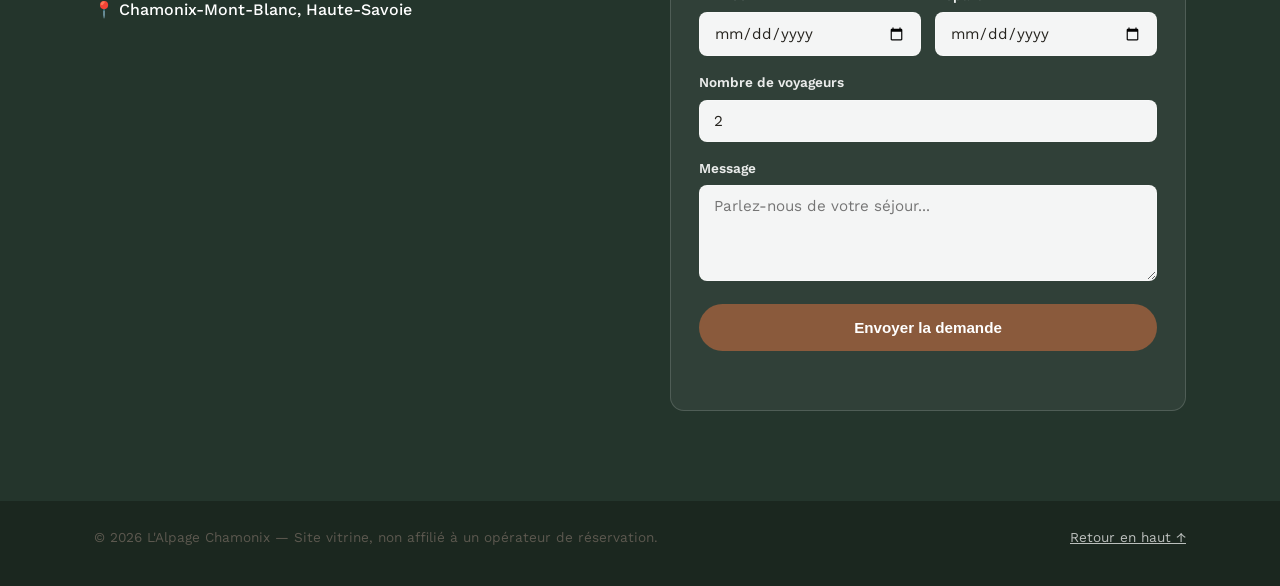
==== commit f6040b74: "Replace placeholder content with real Gens de Confiance listing Updates the Chamonix apartment site " ====
--- a/chamonix-appartement/index.html
+++ b/chamonix-appartement/index.html
@@ -37,21 +37,21 @@
 <section class="hero">
   <div class="hero-bg" aria-hidden="true"></div>
   <div class="container hero-content">
-    <p class="eyebrow">Chamonix-Mont-Blanc · Haute-Savoie</p>
-    <h1>Un pied-à-terre douillet<br>au cœur des Alpes</h1>
+    <p class="eyebrow">Chamonix-Mont-Blanc · Centre-ville</p>
+    <h1>Appartement meublé<br>en plein centre de Chamonix</h1>
     <p class="hero-lead">
-      Appartement chaleureux de 45 m², vue dégagée sur la chaîne du Mont-Blanc,
-      à 5 minutes à pied du centre-ville et des remontées mécaniques.
+      Appartement lumineux de 40 m² pour 5 voyageurs, baigné de lumière grâce à son
+      balcon plein sud, avec accès à un jardin partagé face aux montagnes.
     </p>
     <div class="hero-actions">
       <a href="#contact" class="btn btn-primary">Demander les disponibilités</a>
       <a href="#appartement" class="btn btn-ghost">Découvrir l'appartement ↓</a>
     </div>
     <ul class="hero-stats">
-      <li><strong>45 m²</strong><span>Surface</span></li>
-      <li><strong>4</strong><span>Voyageurs</span></li>
-      <li><strong>2</strong><span>Chambres</span></li>
-      <li><strong>5 min</strong><span>Du centre</span></li>
+      <li><strong>40 m²</strong><span>Surface</span></li>
+      <li><strong>5</strong><span>Voyageurs</span></li>
+      <li><strong>1</strong><span>Chambre</span></li>
+      <li><strong>Centre</strong><span>Ville de Chamonix</span></li>
     </ul>
   </div>
 </section>
@@ -61,53 +61,54 @@
   <div class="container">
     <div class="section-head">
       <p class="eyebrow">L'appartement</p>
-      <h2>Confort montagnard, tout équipé</h2>
+      <h2>Un pied-à-terre lumineux en plein centre</h2>
       <p class="section-lead">
-        Rénové avec des matériaux chaleureux (bois, pierre, lin), l'appartement offre
-        tout le confort nécessaire pour un séjour ressourçant, été comme hiver.
+        Notre agréable appartement de 40 m², idéalement situé en plein centre de Chamonix.
+        Baigné de lumière grâce à son balcon orienté plein Sud, il dispose également d'un
+        accès à un jardin partagé, parfait pour profiter des belles journées face aux montagnes.
       </p>
     </div>
 
     <div class="amenities-grid">
       <div class="amenity-card">
-        <span class="amenity-icon">🏔️</span>
-        <h3>Vue Mont-Blanc</h3>
-        <p>Balcon exposé sud avec vue imprenable sur la chaîne du Mont-Blanc et l'Aiguille du Midi.</p>
-      </div>
-      <div class="amenity-card">
-        <span class="amenity-icon">🛏️</span>
-        <h3>2 chambres</h3>
-        <p>Une chambre avec lit double, une chambre avec lits superposés — jusqu'à 4 voyageurs.</p>
+        <span class="amenity-icon">🌳</span>
+        <h3>Jardin partagé</h3>
+        <p>Accès à un jardin partagé avec vue sur la chaîne du Mont-Blanc.</p>
+      </div>
+      <div class="amenity-card">
+        <span class="amenity-icon">🌤️</span>
+        <h3>Terrasse / Balcon</h3>
+        <p>Balcon exposé plein Sud, baigné de lumière toute la journée.</p>
       </div>
       <div class="amenity-card">
         <span class="amenity-icon">🍳</span>
         <h3>Cuisine équipée</h3>
-        <p>Cuisine ouverte complète : four, plaques, lave-vaisselle, cafetière, tout le nécessaire.</p>
-      </div>
-      <div class="amenity-card">
-        <span class="amenity-icon">🔥</span>
-        <h3>Poêle à bois</h3>
-        <p>Un salon cocooning avec poêle à bois pour les soirées d'hiver après le ski.</p>
+        <p>Four, lave-vaisselle, réfrigérateur et congélateur pour cuisiner comme à la maison.</p>
       </div>
       <div class="amenity-card">
         <span class="amenity-icon">🅿️</span>
-        <h3>Parking privé</h3>
-        <p>Une place de parking sécurisée réservée, à deux pas de l'immeuble.</p>
-      </div>
-      <div class="amenity-card">
-        <span class="amenity-icon">🎿</span>
-        <h3>Local à skis</h3>
-        <p>Local chauffé pour sécher et ranger skis, chaussures et équipement de montagne.</p>
-      </div>
-      <div class="amenity-card">
-        <span class="amenity-icon">📶</span>
-        <h3>Wifi fibre</h3>
-        <p>Connexion fibre optique haut débit, idéale aussi pour le télétravail.</p>
-      </div>
-      <div class="amenity-card">
-        <span class="amenity-icon">🧺</span>
-        <h3>Lave-linge</h3>
-        <p>Lave-linge privatif, linge de maison et serviettes fournis pour chaque séjour.</p>
+        <h3>Parking gratuit</h3>
+        <p>Une place de parking gratuite mise à disposition pour votre séjour.</p>
+      </div>
+      <div class="amenity-card">
+        <span class="amenity-icon">🛏️</span>
+        <h3>Linge fourni</h3>
+        <p>Draps et serviettes inclus pour les 5 voyageurs.</p>
+      </div>
+      <div class="amenity-card">
+        <span class="amenity-icon">🧹</span>
+        <h3>Ménage disponible</h3>
+        <p>Option ménage de fin de séjour, 34 € par séjour.</p>
+      </div>
+      <div class="amenity-card">
+        <span class="amenity-icon">🕑</span>
+        <h3>Arrivée / Départ 14h</h3>
+        <p>Check-in et check-out fixés à 14h00, animaux non acceptés.</p>
+      </div>
+      <div class="amenity-card">
+        <span class="amenity-icon">📍</span>
+        <h3>Plein centre de Chamonix</h3>
+        <p>À deux pas des commerces, restaurants et remontées mécaniques.</p>
       </div>
     </div>
   </div>
@@ -121,28 +122,28 @@
       <h2>L'appartement en images</h2>
     </div>
     <div class="gallery-grid">
-      <figure class="gallery-item large" data-caption="Salon &amp; poêle à bois" style="--tint:#5b7b6b;">
-        <span class="gallery-emoji">🛋️</span>
-        <figcaption>Salon &amp; poêle à bois</figcaption>
-      </figure>
-      <figure class="gallery-item" data-caption="Chambre principale" style="--tint:#7a6a58;">
-        <span class="gallery-emoji">🛏️</span>
-        <figcaption>Chambre principale</figcaption>
-      </figure>
-      <figure class="gallery-item" data-caption="Cuisine équipée" style="--tint:#8a7355;">
-        <span class="gallery-emoji">🍽️</span>
+      <figure class="gallery-item large">
+        <img src="images/photo-1.jpg" alt="Jardin partagé avec vue sur la chaîne du Mont-Blanc" loading="lazy">
+        <figcaption>Jardin &amp; vue Mont-Blanc</figcaption>
+      </figure>
+      <figure class="gallery-item">
+        <img src="images/photo-2.jpg" alt="Cuisine équipée et coin repas" loading="lazy">
         <figcaption>Cuisine équipée</figcaption>
       </figure>
-      <figure class="gallery-item" data-caption="Vue depuis le balcon" style="--tint:#5178a6;">
-        <span class="gallery-emoji">🏔️</span>
-        <figcaption>Vue depuis le balcon</figcaption>
-      </figure>
-      <figure class="gallery-item" data-caption="Salle de bain" style="--tint:#6b7b8a;">
-        <span class="gallery-emoji">🛁</span>
-        <figcaption>Salle de bain</figcaption>
-      </figure>
-    </div>
-    <p class="gallery-note">📸 Photos illustratives — remplacez-les par les vraies photos de l'appartement dans le dossier <code>/images</code>.</p>
+      <figure class="gallery-item">
+        <img src="images/photo-3.jpg" alt="Salon avec accès au balcon" loading="lazy">
+        <figcaption>Salon &amp; accès balcon</figcaption>
+      </figure>
+      <figure class="gallery-item">
+        <img src="images/photo-4.jpg" alt="Salle à manger et salon" loading="lazy">
+        <figcaption>Salle à manger</figcaption>
+      </figure>
+      <figure class="gallery-item">
+        <img src="images/photo-5.jpg" alt="Espace salon" loading="lazy">
+        <figcaption>Espace salon</figcaption>
+      </figure>
+    </div>
+    <p class="gallery-note">📸 Photos de l'appartement — 3 photos supplémentaires visibles sur l'annonce complète.</p>
   </div>
 </section>
 
@@ -277,7 +278,7 @@
     <div class="section-head">
       <p class="eyebrow">Localisation</p>
       <h2>En plein cœur de la vallée</h2>
-      <p class="section-lead">À 5 minutes à pied du centre-ville, des commerces et des remontées mécaniques.</p>
+      <p class="section-lead">En plein centre de Chamonix, à deux pas des commerces et des remontées mécaniques. L'adresse exacte est communiquée après réservation.</p>
     </div>
     <div class="map-wrap">
       <iframe
@@ -287,6 +288,7 @@
         referrerpolicy="no-referrer-when-downgrade">
       </iframe>
     </div>
+    <p class="gallery-note">Numéro d'enregistrement : 74056003985U9</p>
   </div>
 </section>
 
@@ -295,21 +297,12 @@
   <div class="container">
     <div class="section-head">
       <p class="eyebrow">Avis</p>
-      <h2>Ce qu'en disent nos voyageurs</h2>
-    </div>
-    <div class="reviews-grid">
-      <blockquote class="review-card">
-        <p>« Appartement impeccable, vue à couper le souffle sur le Mont-Blanc au réveil. On reviendra ! »</p>
-        <cite>— Camille &amp; Julien</cite>
-      </blockquote>
-      <blockquote class="review-card">
-        <p>« Emplacement parfait pour le ski, à deux pas de tout. Accueil très chaleureux des hôtes. »</p>
-        <cite>— Marco</cite>
-      </blockquote>
-      <blockquote class="review-card">
-        <p>« Parfait pour un séjour en famille l'été, entre randonnées et détente au balcon. »</p>
-        <cite>— Sophie</cite>
-      </blockquote>
+      <h2>Avis vérifiés sur Gens de Confiance</h2>
+      <p class="section-lead">
+        Les avis des précédents voyageurs sont consultables sur l'annonce originale,
+        réservés aux membres de la communauté Gens de Confiance.
+      </p>
+      <a href="https://gensdeconfiance.com/fr/annonce/91f25244-9c1d-4d40-bf2a-18c3e2aa7510" class="btn btn-ghost" style="margin-top:8px;">Voir l'annonce &amp; les avis ↗</a>
     </div>
   </div>
 </section>
--- a/chamonix-appartement/style.css
+++ b/chamonix-appartement/style.css
@@ -221,18 +221,28 @@
   border-radius: var(--radius);
   overflow: hidden;
   display: flex;
-  align-items: center;
-  justify-content: center;
-  background: linear-gradient(160deg, var(--tint, #607d64), color-mix(in srgb, var(--tint, #607d64) 60%, black));
+  align-items: flex-end;
+  background: var(--forest-light);
   color: #fff;
 }
+.gallery-item img {
+  position: absolute;
+  inset: 0;
+  width: 100%;
+  height: 100%;
+  object-fit: cover;
+}
+.gallery-item::after {
+  content: "";
+  position: absolute;
+  inset: 0;
+  background: linear-gradient(0deg, rgba(0,0,0,0.55) 0%, rgba(0,0,0,0) 45%);
+}
 .gallery-item.large { grid-column: span 2; grid-row: span 2; }
-.gallery-emoji { font-size: 2.6rem; opacity: 0.9; }
-.gallery-item.large .gallery-emoji { font-size: 4rem; }
 .gallery-item figcaption {
-  position: absolute;
-  left: 14px;
-  bottom: 12px;
+  position: relative;
+  z-index: 1;
+  padding: 14px;
   font-size: 0.85rem;
   font-weight: 600;
   text-shadow: 0 2px 8px rgba(0,0,0,0.4);
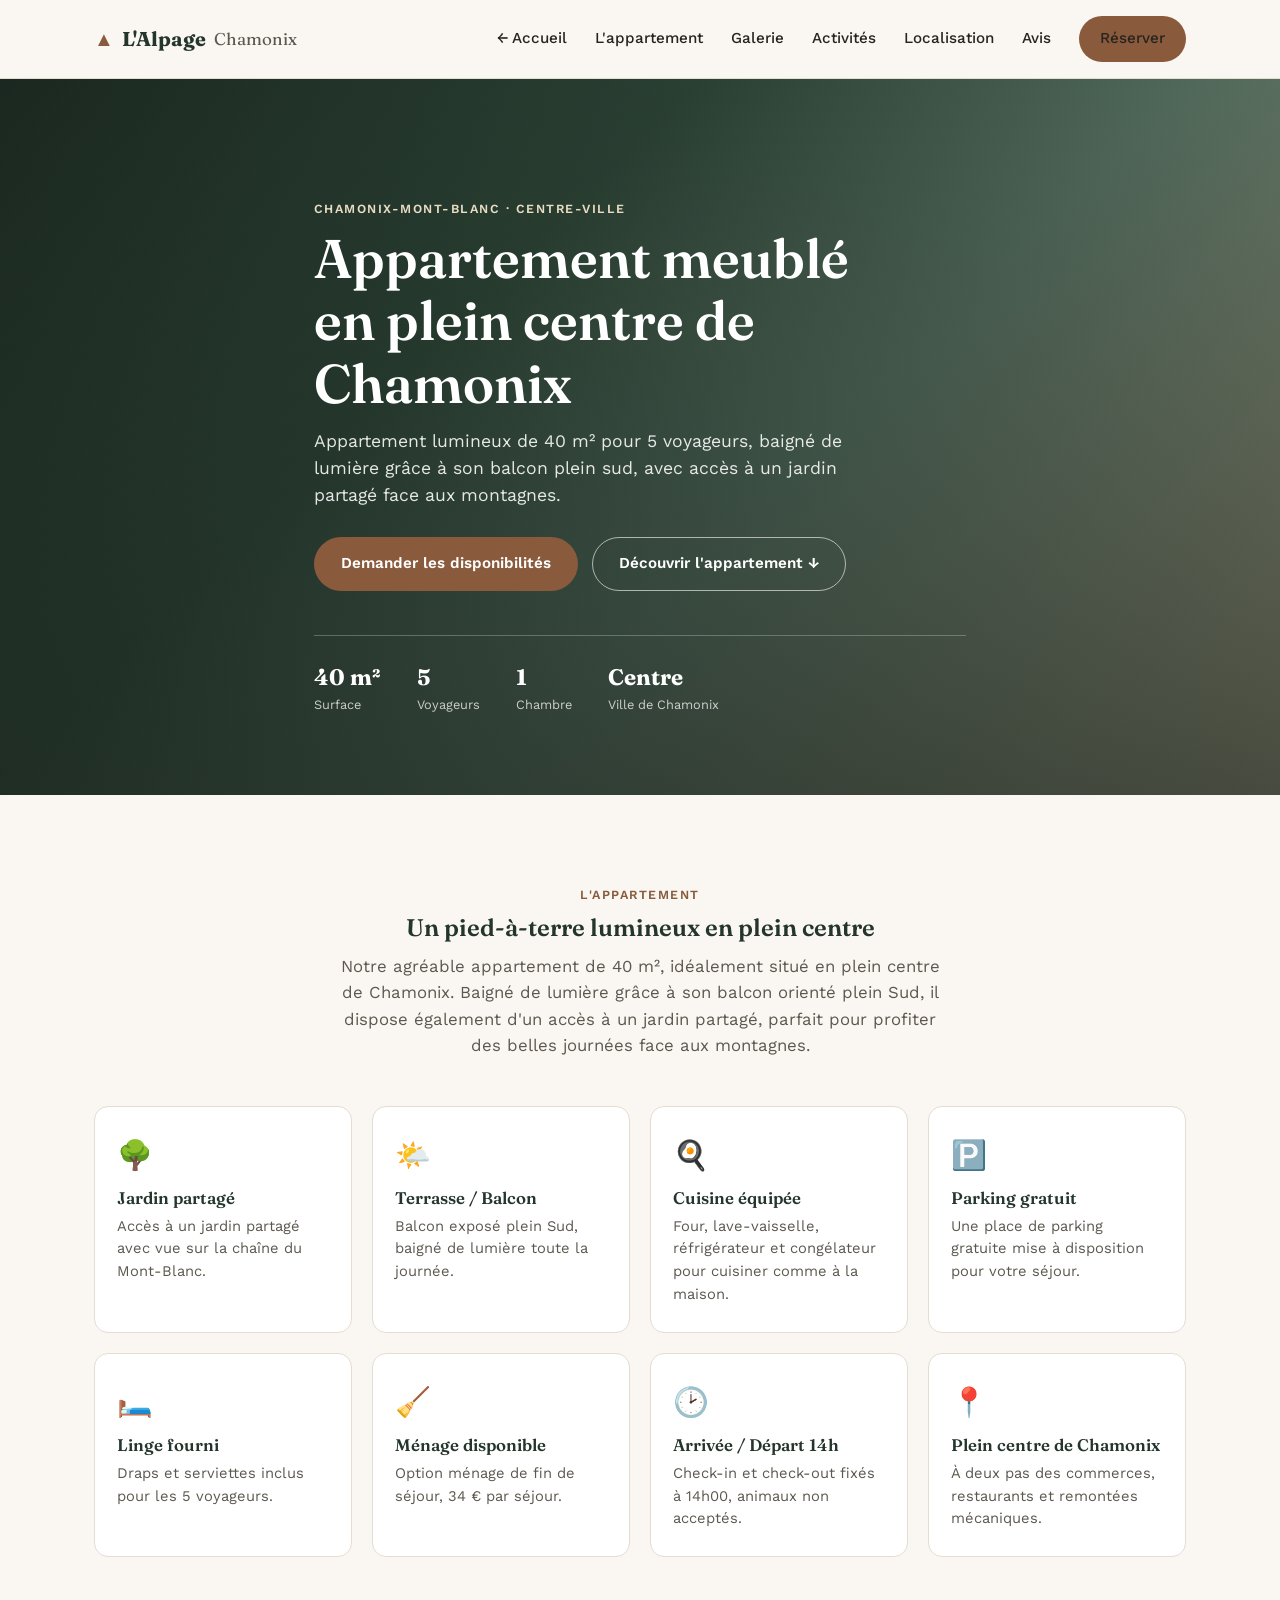
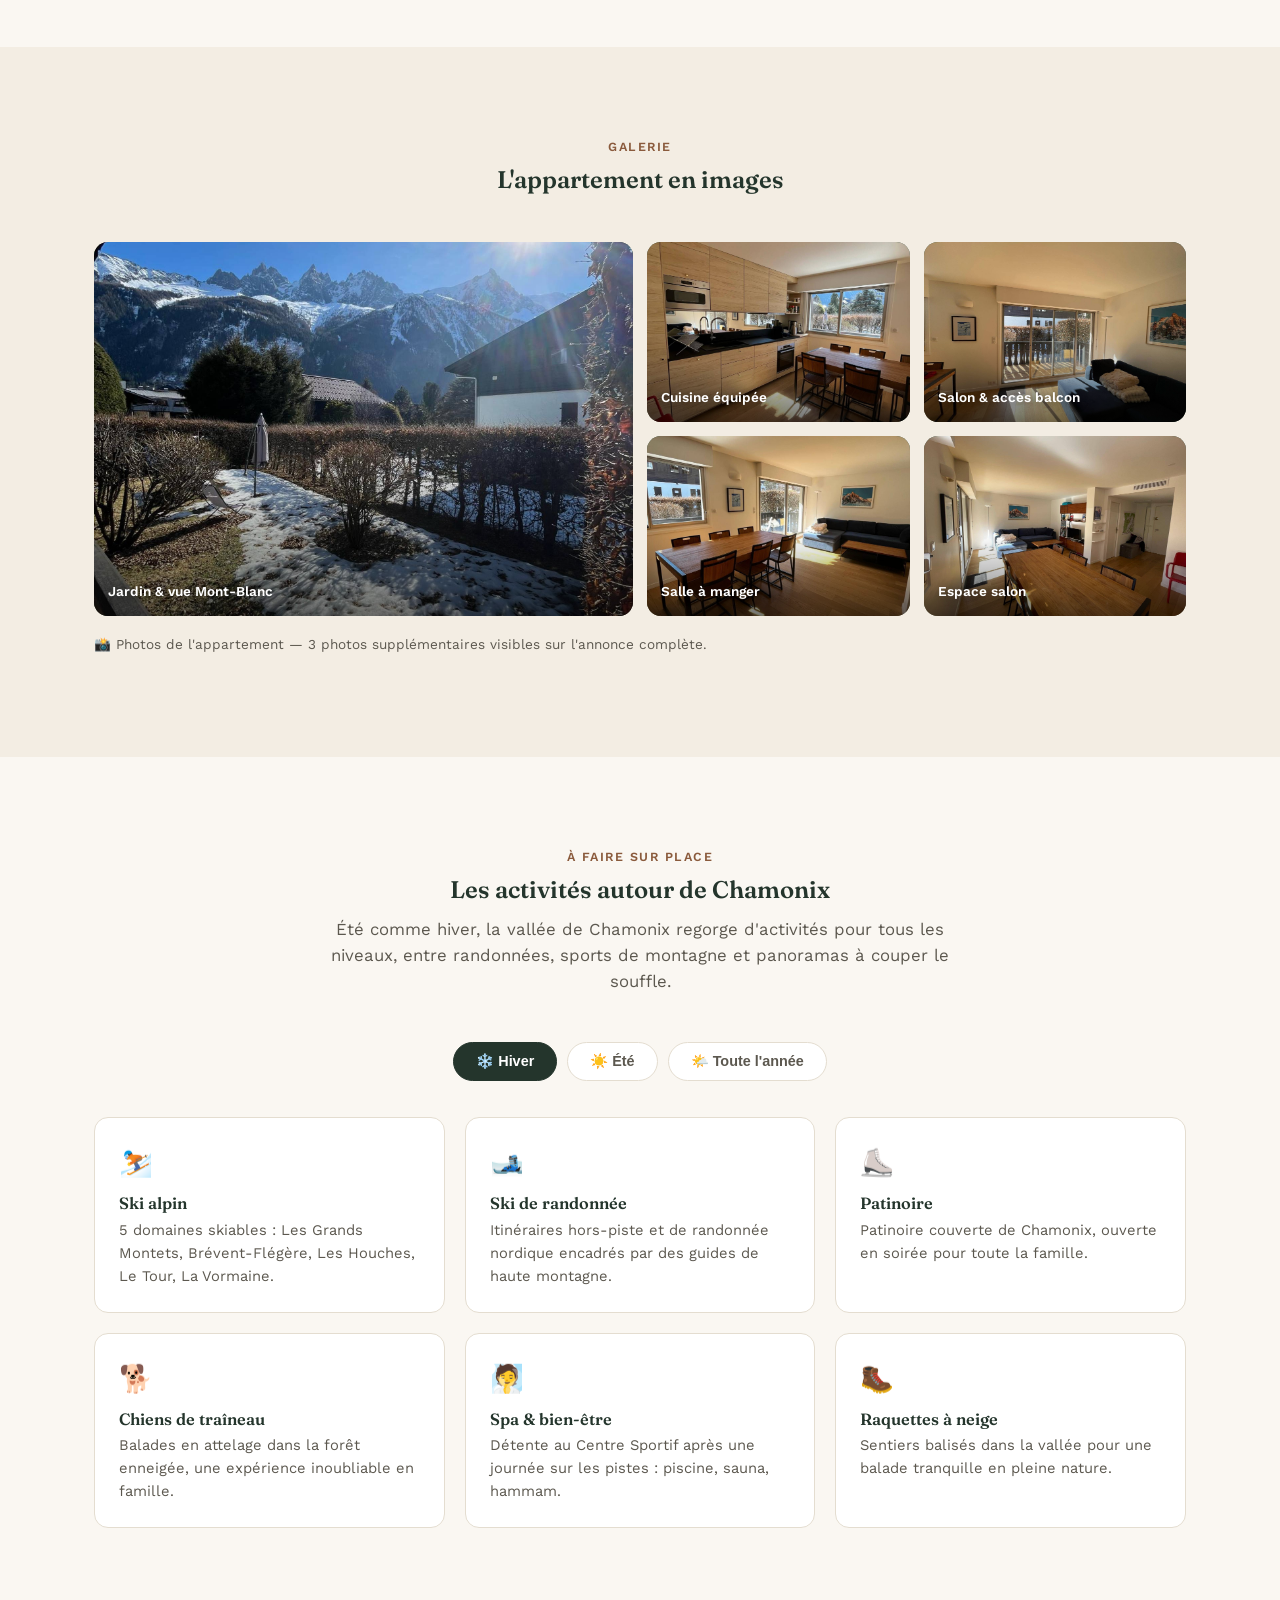
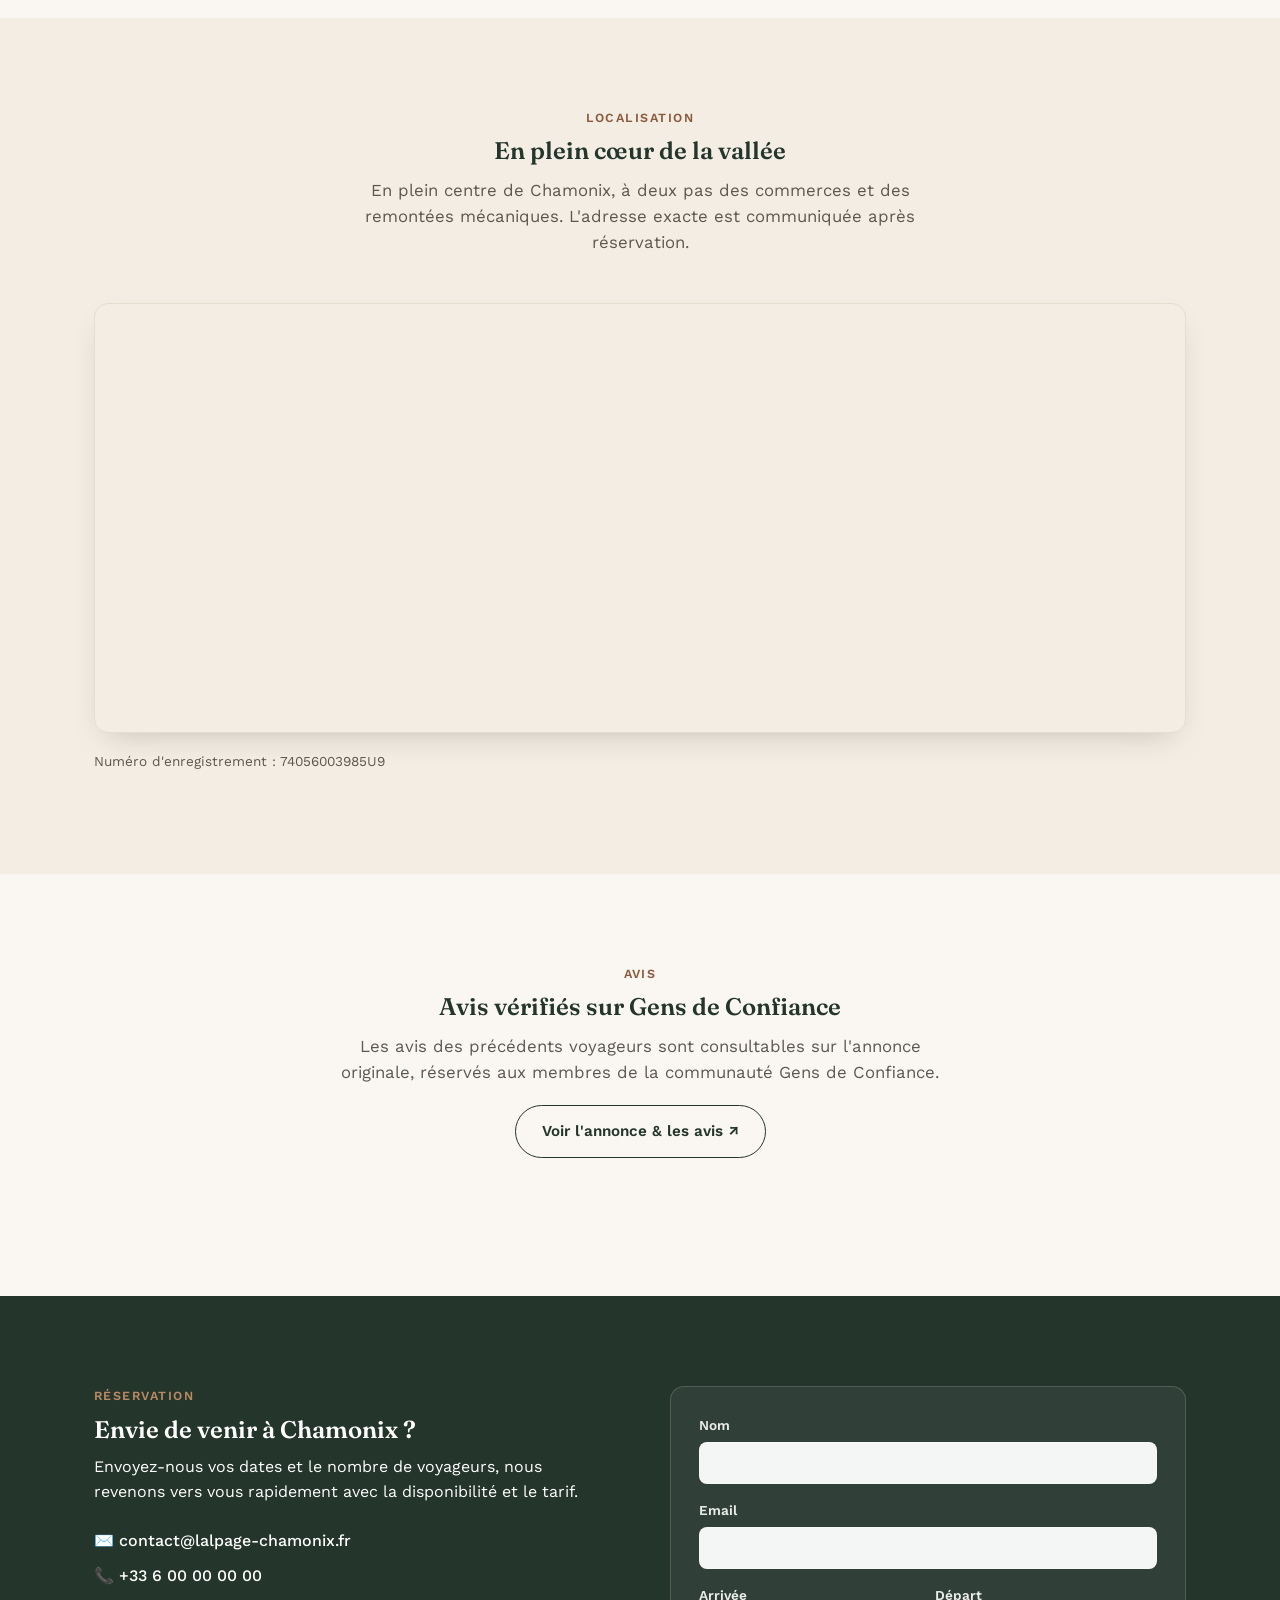
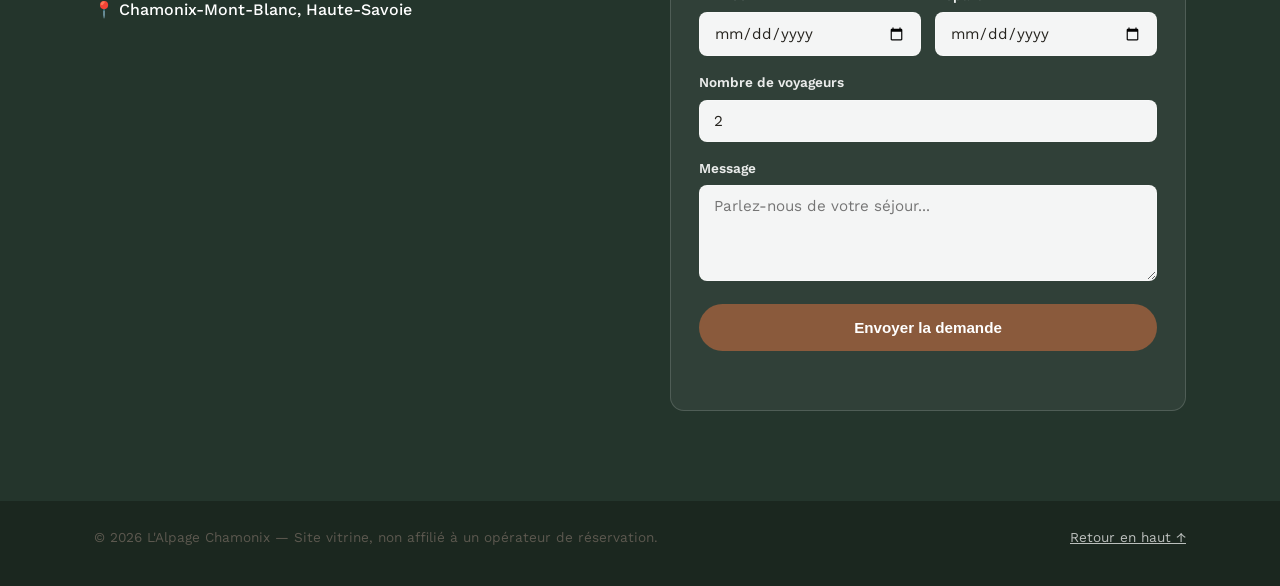
==== commit b55c9d78: "Add homepage portal with 4 doors + restructure site as multi-space hub Restructures the deployed sit" ====
--- a/chamonix-appartement/index.html
+++ b/chamonix-appartement/index.html
@@ -20,6 +20,7 @@
       L'Alpage <span class="logo-sub">Chamonix</span>
     </a>
     <nav class="main-nav" id="mainNav">
+      <a href="../">← Accueil</a>
       <a href="#appartement">L'appartement</a>
       <a href="#galerie">Galerie</a>
       <a href="#activites">Activités</a>
